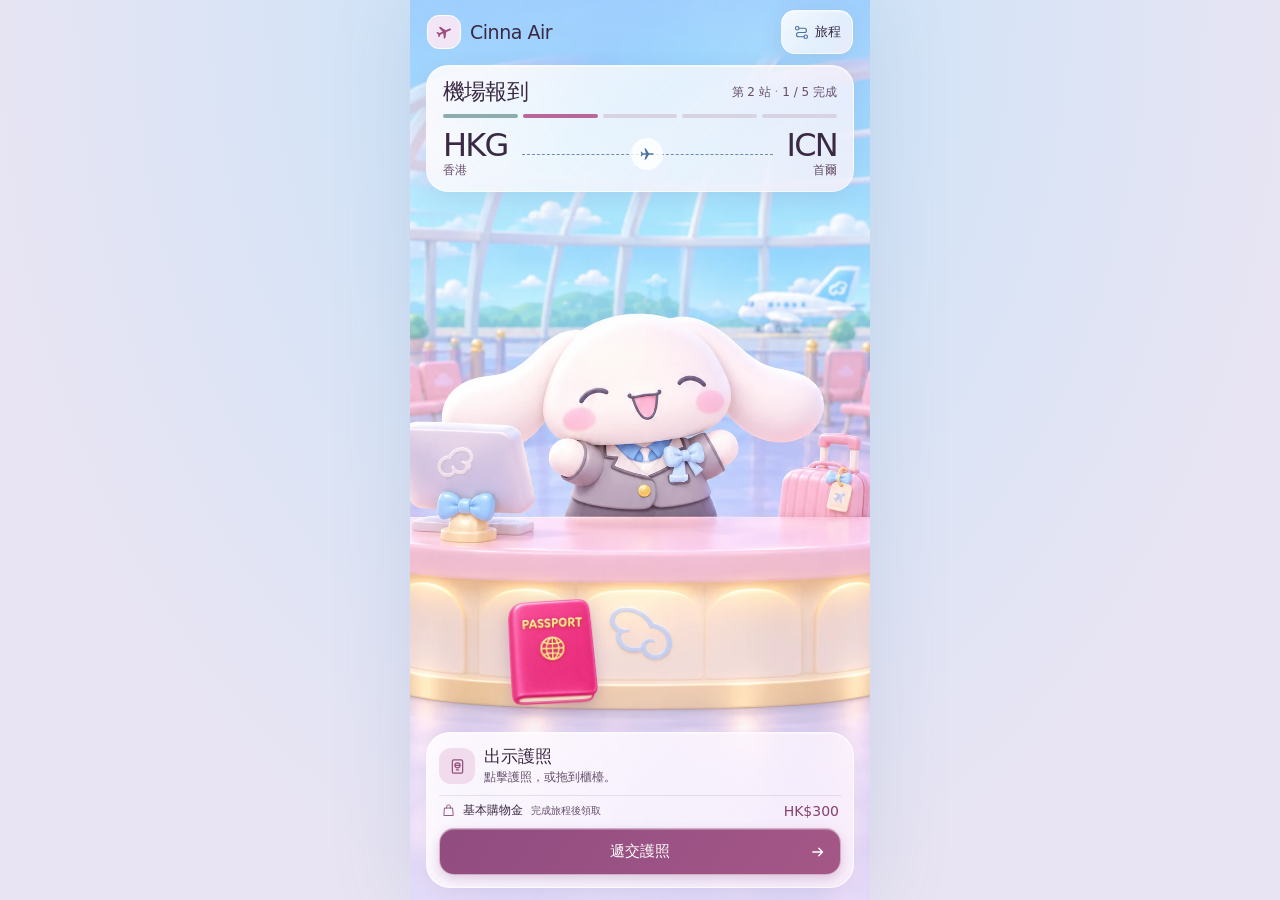
==== index.html @ 31015c62 "Publish Cinna Air Check-in demo and component library" ====
<!doctype html>
<html lang="zh-Hant-HK">
<head>
<meta charset="utf-8">
<meta name="viewport" content="width=device-width,initial-scale=1,viewport-fit=cover">
<meta name="theme-color" content="#bfdef5">
<title>Cinna Air · 機場報到</title>
<link rel="stylesheet" href="check-in.css">
<script defer src="check-in.js"></script>
</head>
<body>
<svg class="symbols" xmlns="http://www.w3.org/2000/svg" aria-hidden="true">
  <symbol id="plane" viewBox="0 0 24 24"><path fill="currentColor" d="M22 12a1.2 1.2 0 0 0-1.2-1.2h-6l-4.4-7H8.2l2.2 7H5.9L4 8.6H2.3L3.6 12l-1.3 3.4H4l2-2.2h4.4l-2.2 7h2.2l4.4-7h6A1.2 1.2 0 0 0 22 12Z"/></symbol>
  <symbol id="journey" viewBox="0 0 24 24"><g fill="none" stroke="currentColor" stroke-width="1.6" stroke-linecap="round"><circle cx="6" cy="6" r="2.5"/><circle cx="18" cy="18" r="2.5"/><path d="M8.5 6H16a3 3 0 0 1 0 6H8a3 3 0 0 0 0 6h7.5"/></g></symbol>
  <symbol id="arrow" viewBox="0 0 24 24"><path d="M5 12h13m-5-5 5 5-5 5" fill="none" stroke="currentColor" stroke-width="1.7" stroke-linecap="round" stroke-linejoin="round"/></symbol>
  <symbol id="check" viewBox="0 0 24 24"><path d="m5 12 4.2 4.2L19 6.5" fill="none" stroke="currentColor" stroke-width="1.9" stroke-linecap="round" stroke-linejoin="round"/></symbol>
  <symbol id="ticket" viewBox="0 0 24 24"><path d="M3 6h18v4a2 2 0 0 0 0 4v4H3v-4a2 2 0 0 0 0-4V6Zm11 2v1m0 2.5v1m0 2.5v1" fill="none" stroke="currentColor" stroke-width="1.55" stroke-linecap="round" stroke-linejoin="round"/></symbol>
  <symbol id="passport" viewBox="0 0 24 24"><g fill="none" stroke="currentColor" stroke-width="1.55" stroke-linecap="round"><rect x="5.5" y="3.5" width="13" height="17" rx="2"/><circle cx="12" cy="10.5" r="3.2"/><path d="M9 10.5h6m-4.4 5.8h2.8"/></g></symbol>
  <symbol id="bag" viewBox="0 0 24 24"><g fill="none" stroke="currentColor" stroke-width="1.55" stroke-linejoin="round"><path d="M5.5 8h13l1 12h-15z"/><path d="M9 9V6a3 3 0 0 1 6 0v3"/></g></symbol>
  <symbol id="close" viewBox="0 0 24 24"><path d="m7 7 10 10M17 7 7 17" fill="none" stroke="currentColor" stroke-width="1.7" stroke-linecap="round"/></symbol>
</svg>
<main class="game" data-state="before" aria-labelledby="chapter-title">
  <header class="topbar">
    <div class="brand"><span><svg aria-hidden="true"><use href="#plane"/></svg></span>Cinna Air</div>
    <button class="journey-button glass" type="button" data-open-journey aria-haspopup="dialog"><svg aria-hidden="true"><use href="#journey"/></svg>旅程</button>
  </header>

  <section class="itinerary glass" aria-label="航程與旅程進度">
    <div class="itinerary-heading">
      <h1 id="chapter-title">機場報到</h1>
      <span class="chapter-count">第 2 站 <span>·</span> <span class="progress-text" data-progress-text>1 / 5 完成</span></span>
    </div>
    <div class="progress" role="progressbar" aria-label="旅程已完成關卡" aria-valuemin="0" aria-valuemax="5" aria-valuenow="1">
      <i></i><i></i><i></i><i></i><i></i>
    </div>
    <div class="route" role="group" data-route-summary>
      <div class="airport"><strong data-route="from"></strong><span data-route="fromCity"></span></div>
      <div class="flight-line" aria-hidden="true"><span><svg><use href="#plane"/></svg></span></div>
      <div class="airport"><strong data-route="to"></strong><span data-route="toCity"></span></div>
    </div>
  </section>

  <section class="stage" data-stage aria-label="第一身機場櫃檯">
    <div class="drop" data-drop aria-hidden="true"><span>放低護照</span></div>
    <button class="passport" data-passport type="button" aria-label="遞交護照">
      <img src="assets/passport.webp" alt="" draggable="false">
    </button>
    <span class="stage-success" aria-hidden="true"><svg><use href="#check"/></svg></span>
  </section>

  <section class="dock glass" aria-label="報到操作">
    <div class="mission" role="status" aria-live="polite" aria-atomic="true">
      <span class="mission-icon" aria-hidden="true"><svg class="pending"><use href="#passport"/></svg><svg class="complete"><use href="#check"/></svg></span>
      <div><h2 data-status>出示護照</h2><p data-hint>點擊護照，或拖到櫃檯。</p></div>
    </div>
    <div class="reward">
      <svg aria-hidden="true"><use href="#bag"/></svg>
      <span>基本購物金 <small>完成旅程後領取</small></span>
      <strong data-reward></strong>
    </div>
    <button class="cta" type="button" data-action>
      <span data-action-label>遞交護照</span><svg aria-hidden="true"><use href="#arrow"/></svg>
    </button>
  </section>

  <dialog class="sheet glass" data-journey aria-labelledby="journey-title">
    <div class="sheet-heading"><h2 id="journey-title">旅程進度</h2><button class="close glass" type="button" data-close aria-label="關閉旅程"><svg aria-hidden="true"><use href="#close"/></svg></button></div>
    <ol class="journey-list">
      <li class="done"><span>01</span><strong>旅行邀請</strong><small>已完成</small></li>
      <li class="current" data-check-in-step aria-current="step"><span>02</span><strong>機場報到</strong><small data-check-in-status>進行中</small></li>
      <li><span>03</span><strong>登機與飛行</strong><small data-next-status>待解鎖</small></li>
      <li><span>04</span><strong>抵達首爾</strong></li>
      <li><span>05</span><strong>領取行李及獎勵</strong></li>
    </ol>
    <button class="reset" type="button" data-reset hidden>重新體驗報到</button>
  </dialog>

  <dialog class="sheet glass" id="boarding-dialog" data-boarding aria-labelledby="boarding-title">
    <div class="sheet-heading">
      <div><p class="issued-label"><svg aria-hidden="true"><use href="#check"/></svg>報到完成</p><h2 id="boarding-title">登機證</h2></div>
      <button class="close glass" type="button" data-close aria-label="關閉登機證"><svg aria-hidden="true"><use href="#close"/></svg></button>
    </div>
    <article class="pass" aria-label="Natalie 嘅登機證">
      <div class="pass-brand">Cinna Air <svg aria-hidden="true"><use href="#plane"/></svg></div>
      <div class="route" role="group" data-route-summary>
        <div class="airport"><strong data-route="from"></strong><span data-route="fromCity"></span></div>
        <div class="flight-line" aria-hidden="true"><span><svg><use href="#plane"/></svg></span></div>
        <div class="airport"><strong data-route="to"></strong><span data-route="toCity"></span></div>
      </div>
      <dl class="pass-details">
        <div><dt>旅客</dt><dd>Natalie</dd></div><div><dt>登機閘口</dt><dd>A07</dd></div><div><dt>座位</dt><dd>2A</dd></div><div><dt>艙等</dt><dd>公主艙</dd></div>
      </dl>
      <div class="stub" aria-hidden="true"><i></i></div>
    </article>
    <button class="cta" type="button" data-close>完成<svg aria-hidden="true"><use href="#check"/></svg></button>
  </dialog>
</main>
</body>
</html>
---- check-in.css ----
:root {
  --ink: #3a2942;
  --muted: #654e6a;
  --blue: #4c72a0;
  --glass: #fff9fcea;
  --border: #fff9;
  --focus: #644574;
  --finished: #386c65;
  --ease: cubic-bezier(.2,.75,.28,1);
  font-family: "Avenir Next", "PingFang HK", "Noto Sans TC", system-ui, sans-serif;
  font-weight: 400;
  color: var(--ink);
}
* { box-sizing: border-box; }
body { margin: 0; background: radial-gradient(ellipse at top,#c5e4fa,#e8e4f3 74%); }
[hidden] { display: none !important; }
.symbols { position: absolute; width: 0; height: 0; overflow: hidden; }
button { font: inherit; color: inherit; cursor: pointer; -webkit-tap-highlight-color: transparent; }
button:focus-visible { outline: 2px solid var(--focus); outline-offset: 4px; }
svg { display: block; width: 20px; height: 20px; flex: none; }
h1, h2, p, dl, dd { margin: 0; }
strong { font-weight: 500; }
.game {
  position: relative; isolation: isolate; overflow: hidden;
  display: flex; flex-direction: column; gap: 11px;
  width: min(100%, 460px); min-height: max(100dvh, 530px); margin-inline: auto;
  padding: max(10px, env(safe-area-inset-top)) 16px max(12px, env(safe-area-inset-bottom));
  box-shadow: 0 0 75px #55759726;
}
.stage {
  position: absolute; inset: 0; z-index: -1; isolation: isolate;
  background: linear-gradient(180deg,#e5f3ff51 0%,#edf6ff17 28%,transparent 39%,transparent 79%,#eee3f681 100%),
              url("assets/terminal.webp") center 55% / cover no-repeat, #cde5f6;
}
.glass {
  border: 1px solid var(--border);
  background-color: var(--glass);
  background-image: linear-gradient(135deg,#ffffff98,#f8f5ff0a 65%,#fbe4f44d);
  box-shadow: inset 0 1px 0 #fff8, 0 5px 22px #54486718;
}
@supports ((backdrop-filter: blur(1px)) or (-webkit-backdrop-filter: blur(1px))) {
  .glass {
    background-color: #fff9fcb1;
    -webkit-backdrop-filter: blur(19px) saturate(128%);
    backdrop-filter: blur(19px) saturate(128%);
  }
}
.topbar { display: flex; justify-content: space-between; align-items: center; gap: 10px; padding-inline: 1px; }
.brand { display: flex; align-items: center; gap: 9px; font-size: 19px; font-weight: 500; letter-spacing: -.025em; }
.brand > span { display: grid; place-items: center; width: 34px; height: 34px; border: 1px solid #fff; border-radius: 12px; background: #fbe7f4e8; color: #9b4e7c; }
.brand svg { width: 18px; height: 18px; transform: rotate(-24deg); }
.journey-button { min-height: 44px; padding: 0 11px; display: flex; align-items: center; gap: 5px; font-size: 13px; border-radius: 14px; }
.journey-button svg { width: 17px; height: 17px; color: var(--blue); }
.itinerary { padding: 13px 16px 12px; border-radius: 22px; }
.itinerary-heading { display: flex; justify-content: space-between; align-items: center; gap: 10px; }
.itinerary h1 { font-size: 22px; font-weight: 400; letter-spacing: -.035em; line-height: 1.2; }
.chapter-count { color: var(--muted); font-size: 12px; white-space: nowrap; }
.chapter-count span:not(.progress-text) { opacity: .55; }
.progress { display: grid; grid-template-columns: repeat(5,1fr); gap: 5px; margin: 9px 0 11px; }
.progress i { height: 4px; border-radius: 6px; background: #d4cbdcc9; }
.progress i:first-child { background: #8eacae; }
.progress i:nth-child(2) { background: #b9679a; }
[data-state="after"] .progress i:nth-child(2) { background: #8eacae; }
.route { display: grid; grid-template-columns: auto minmax(35px,1fr) auto; align-items: center; gap: 14px; }
.airport { display: grid; gap: 1px; }
.airport:last-child { text-align: right; }
.airport strong { font-size: 32px; font-weight: 300; line-height: 1; letter-spacing: -.055em; }
.airport span { color: var(--muted); font-size: 12px; }
.flight-line { position: relative; display: grid; place-items: center; }
.flight-line::before { content: ""; position: absolute; inset-inline: 0; top: 50%; border-top: 1px dashed #718aab; }
.flight-line > span { position: relative; width: 32px; height: 32px; display: grid; place-items: center; border-radius: 50%; background: #ffffffcf; color: var(--blue); }
.flight-line svg { width: 16px; height: 16px; }
.dock { border-radius: 24px; padding: 12px; margin-top: auto; display: grid; gap: 8px; }
.mission { display: flex; align-items: center; gap: 9px; min-height: 42px; }
.mission-icon { display: grid; place-items: center; width: 36px; height: 36px; flex: none; border-radius: 12px; background: #f1dcee; color: #92517b; }
.mission-icon svg { width: 19px; height: 19px; }
.mission h2 { font-size: 17px; font-weight: 500; line-height: 1.16; }
.mission p { color: var(--muted); font-size: 12px; line-height: 1.25; margin-top: 4px; }
.mission-icon .complete, [data-state="after"] .mission-icon .pending { display: none; }
[data-state="after"] .mission-icon { background: #ddf3ec; color: var(--finished); }
[data-state="after"] .mission-icon .complete { display: block; }
.reward { display: grid; grid-template-columns: 16px 1fr auto; gap: 6px; align-items: center; min-width: 0; padding: 6px 2px 1px; border-top: 1px solid #8c71932c; }
.reward svg { width: 15px; height: 15px; color: #945784; }
.reward span { font-size: 12px; }
.reward small { font-size: 10px; color: var(--muted); margin-inline-start: 4px; }
.reward strong { font-size: 14px; color: #87416f; font-variant-numeric: tabular-nums; }
.cta { width: 100%; min-height: 47px; padding: 8px 39px; position: relative; display: grid; place-items: center; border: 1px solid #fff8; border-radius: 15px; background: linear-gradient(120deg,#914c80,#a45787); color: white; font-size: 15px; font-weight: 500; box-shadow: inset 0 1px 0 #ffffff43, 0 4px 11px #854b833f; }
.cta svg { position: absolute; right: 13px; width: 18px; height: 18px; }
.cta:hover { filter: brightness(1.08); }
[data-state="after"] .dock .cta { background: linear-gradient(120deg,#4c699b,#4e7ba9); }
.passport {
  position: absolute; z-index: 2; left: 17%; bottom: 19%; width: 28%; height: 17%; min-width: 44px; min-height: 44px;
  padding: 0; background: transparent; border: 0; border-radius: 13px; touch-action: none;
}
.passport img { position: absolute; inset: 0; width: 100%; height: 100%; object-fit: contain; pointer-events: none; user-select: none; filter: drop-shadow(0 6px 8px #80598b59); }
.passport[data-dragging] { z-index: 4; transform: translate3d(var(--x),var(--y),0); cursor: grabbing; }
.passport[data-dragging] img { transform: perspective(480px) translateZ(28px) rotateX(var(--pitch)) rotateY(var(--yaw)) rotateZ(-5deg) scale(1.13); filter: drop-shadow(8px 14px 11px #65436a7c); }
.drop { position: absolute; z-index: 1; inset: 54% 24% 35%; border: 2px dashed #9b668e; border-radius: 16px; background: #fff2faca; opacity: 0; visibility: hidden; pointer-events: none; }
.drop span { position: absolute; top: 50%; right: -4px; transform: translate(100%,-50%); border-radius: 9px; padding: 4px 6px; color: #583d5a; background: #fff7fc; font-size: 10px; white-space: nowrap; }
.stage[data-dragging] .drop { opacity: 1; visibility: visible; }
.drop[data-over] { border-style: solid; border-color: #5c9783; background: #eefff5bb; }
.stage-success { display: none; position: absolute; z-index: 3; left: 50%; top: 63%; transform: translate(-50%,-50%); place-items: center; width: 44px; height: 44px; color: var(--finished); border: 1px solid #fff; border-radius: 50%; background: #e9faf3ea; box-shadow: 0 4px 18px #517d673e; }
[data-state="after"] .stage-success { display: grid; animation: settle 260ms var(--ease) both; }
@keyframes settle { from { opacity: 0; transform: translate(-50%,-43%) scale(.76); } }
.sheet { position: fixed; inset: auto 0 0; width: min(100%,460px); max-width: none; max-height: 88dvh; overflow: auto; margin: 0 auto; padding: 18px 16px max(15px, env(safe-area-inset-bottom)); border-radius: 26px 26px 0 0; color: var(--ink); background-color: #fff7fcee; }
.sheet[open] { animation: appear 230ms var(--ease) both; }
.sheet::backdrop { background: #35304e55; backdrop-filter: blur(3px); }
@keyframes appear { from { opacity: 0; transform: translateY(16px); } }
.sheet-heading { display: flex; justify-content: space-between; align-items: flex-start; gap: 10px; margin-bottom: 11px; }
.sheet h2 { font-size: 27px; line-height: 1.14; font-weight: 400; letter-spacing: -.04em; }
.close { width: 44px; height: 44px; display: grid; place-items: center; border-radius: 13px; }
.journey-list { display: grid; gap: 6px; margin: 0; padding: 0; list-style: none; }
.journey-list li { display: grid; grid-template-columns: 31px 1fr auto; align-items: center; gap: 8px; padding: 6px 8px; background: #fffc; border-radius: 12px; font-size: 14px; }
.journey-list li > span { display: grid; place-items: center; width: 30px; height: 28px; border-radius: 9px; background: #ece6f4; font-variant-numeric: tabular-nums; }
.journey-list li small { color: var(--muted); }
.journey-list .current { background: #f3ddea; }
.journey-list .done > span { color: var(--finished); background: #e0f1eb; }
.reset { width: 100%; min-height: 44px; margin-top: 7px; padding: 5px; border: 0; color: #75416a; background: none; }
.issued-label { display: flex; align-items: center; gap: 4px; margin-bottom: 3px; font-size: 12px; color: var(--finished); }
.issued-label svg { width: 15px; height: 15px; }
.pass { border: 1px solid #e5dceb; border-radius: 17px; overflow: hidden; background: #fff; box-shadow: 0 5px 13px #49305514; }
.pass-brand { display: flex; justify-content: space-between; align-items: center; padding: 9px 13px; background: #f0e5f4; color: #664165; font-size: 15px; }
.pass-brand svg { width: 16px; height: 16px; transform: rotate(-23deg); }
.pass .route { padding: 12px 14px 9px; }
.pass-details { display: grid; grid-template-columns: 1.15fr 1fr .65fr 1fr; gap: 4px; padding: 3px 14px 10px; }
.pass-details dt { color: var(--muted); font-size: 10px; }
.pass-details dd { font-size: 13px; margin-top: 2px; }
.stub { display: grid; place-items: center; padding: 9px; border-top: 1px dashed #cfbdd6; }
.stub i { width: 117px; height: 16px; background: repeating-linear-gradient(90deg,#63516d 0 1px,transparent 1px 3px,#63516d 3px 5px,transparent 5px 7px,#63516d 7px 8px,transparent 8px 12px); }
.sheet .cta { margin-top: 12px; }
@media (max-height: 690px) {
  .game { gap: 7px; padding-top: max(6px, env(safe-area-inset-top)); padding-bottom: max(8px, env(safe-area-inset-bottom)); }
  .itinerary { padding-block: 8px 7px; }
  .progress { margin-block: 6px 7px; }
  .dock { gap: 5px; padding: 8px; }
  .mission { min-height: 35px; }
  .mission-icon { width: 32px; height: 32px; }
  .reward { padding-top: 4px; }
  .passport { bottom: 23%; height: 16%; }
}
@media (max-width: 340px) {
  .game { padding-inline: 11px; }
  .reward small { font-size: 9px; }
}
@media (prefers-reduced-motion: reduce) {
  .game *, .game *::before, .game *::after { animation: none !important; }
  .passport[data-dragging] img { transform: scale(1.03); }
}
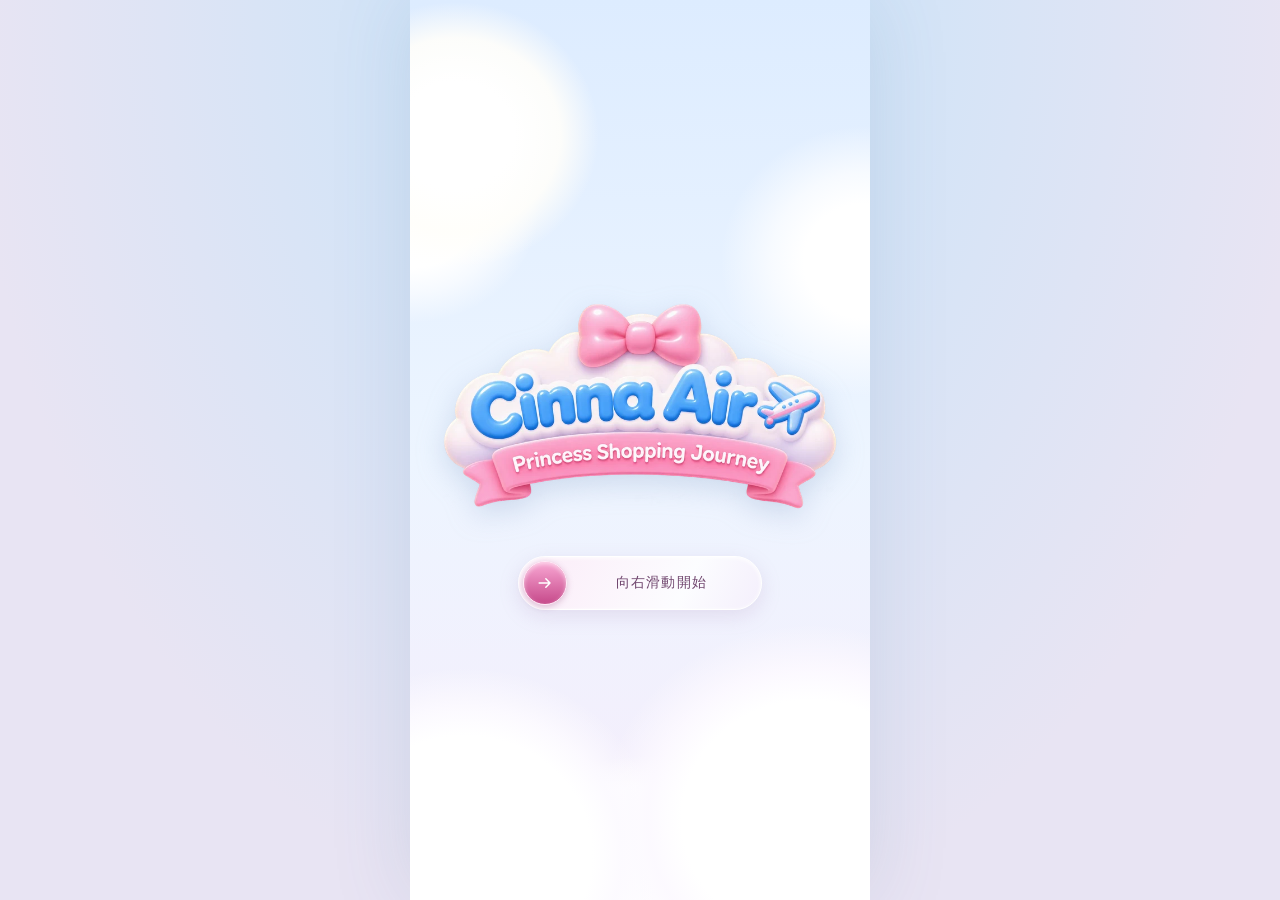
==== commit 168790b8: "Updated Cinnamoroll game" ====
--- a/index.html
+++ b/index.html
@@ -4,75 +4,200 @@
 <meta charset="utf-8">
 <meta name="viewport" content="width=device-width,initial-scale=1,viewport-fit=cover">
 <meta name="theme-color" content="#bfdef5">
-<title>Cinna Air · 機場報到</title>
+<title>Cinna Air — 整合版 V6</title>
 <link rel="stylesheet" href="check-in.css">
 <script defer src="check-in.js"></script>
 </head>
 <body>
 <svg class="symbols" xmlns="http://www.w3.org/2000/svg" aria-hidden="true">
   <symbol id="plane" viewBox="0 0 24 24"><path fill="currentColor" d="M22 12a1.2 1.2 0 0 0-1.2-1.2h-6l-4.4-7H8.2l2.2 7H5.9L4 8.6H2.3L3.6 12l-1.3 3.4H4l2-2.2h4.4l-2.2 7h2.2l4.4-7h6A1.2 1.2 0 0 0 22 12Z"/></symbol>
-  <symbol id="journey" viewBox="0 0 24 24"><g fill="none" stroke="currentColor" stroke-width="1.6" stroke-linecap="round"><circle cx="6" cy="6" r="2.5"/><circle cx="18" cy="18" r="2.5"/><path d="M8.5 6H16a3 3 0 0 1 0 6H8a3 3 0 0 0 0 6h7.5"/></g></symbol>
   <symbol id="arrow" viewBox="0 0 24 24"><path d="M5 12h13m-5-5 5 5-5 5" fill="none" stroke="currentColor" stroke-width="1.7" stroke-linecap="round" stroke-linejoin="round"/></symbol>
   <symbol id="check" viewBox="0 0 24 24"><path d="m5 12 4.2 4.2L19 6.5" fill="none" stroke="currentColor" stroke-width="1.9" stroke-linecap="round" stroke-linejoin="round"/></symbol>
   <symbol id="ticket" viewBox="0 0 24 24"><path d="M3 6h18v4a2 2 0 0 0 0 4v4H3v-4a2 2 0 0 0 0-4V6Zm11 2v1m0 2.5v1m0 2.5v1" fill="none" stroke="currentColor" stroke-width="1.55" stroke-linecap="round" stroke-linejoin="round"/></symbol>
   <symbol id="passport" viewBox="0 0 24 24"><g fill="none" stroke="currentColor" stroke-width="1.55" stroke-linecap="round"><rect x="5.5" y="3.5" width="13" height="17" rx="2"/><circle cx="12" cy="10.5" r="3.2"/><path d="M9 10.5h6m-4.4 5.8h2.8"/></g></symbol>
   <symbol id="bag" viewBox="0 0 24 24"><g fill="none" stroke="currentColor" stroke-width="1.55" stroke-linejoin="round"><path d="M5.5 8h13l1 12h-15z"/><path d="M9 9V6a3 3 0 0 1 6 0v3"/></g></symbol>
+  <symbol id="spark" viewBox="0 0 24 24"><path d="M12 2c1.4 6 3.5 8.4 10 10-6.5 1.6-8.6 4-10 10C10.6 16 8.5 13.6 2 12 8.5 10.4 10.6 8 12 2Z" fill="none" stroke="currentColor" stroke-width="1.5" stroke-linejoin="round"/></symbol>
   <symbol id="close" viewBox="0 0 24 24"><path d="m7 7 10 10M17 7 7 17" fill="none" stroke="currentColor" stroke-width="1.7" stroke-linecap="round"/></symbol>
 </svg>
-<main class="game" data-state="before" aria-labelledby="chapter-title">
+<main class="game" data-state="launch" data-scene="invitation" aria-labelledby="chapter-title">
   <header class="topbar">
-    <div class="brand"><span><svg aria-hidden="true"><use href="#plane"/></svg></span>Cinna Air</div>
-    <button class="journey-button glass" type="button" data-open-journey aria-haspopup="dialog"><svg aria-hidden="true"><use href="#journey"/></svg>旅程</button>
+    <div class="brand"><img src="assets/components/previews/hanging-logo-sign.webp" alt="Cinna Air" width="110" height="55"></div>
   </header>
 
-  <section class="itinerary glass" aria-label="航程與旅程進度">
-    <div class="itinerary-heading">
-      <h1 id="chapter-title">機場報到</h1>
-      <span class="chapter-count">第 2 站 <span>·</span> <span class="progress-text" data-progress-text>1 / 5 完成</span></span>
-    </div>
-    <div class="progress" role="progressbar" aria-label="旅程已完成關卡" aria-valuemin="0" aria-valuemax="5" aria-valuenow="1">
-      <i></i><i></i><i></i><i></i><i></i>
-    </div>
-    <div class="route" role="group" data-route-summary>
-      <div class="airport"><strong data-route="from"></strong><span data-route="fromCity"></span></div>
-      <div class="flight-line" aria-hidden="true"><span><svg><use href="#plane"/></svg></span></div>
-      <div class="airport"><strong data-route="to"></strong><span data-route="toCity"></span></div>
-    </div>
+  <h1 id="chapter-title" class="visually-hidden" tabindex="-1">Cinna Air · 公主購物之旅</h1>
+  <section class="stage" data-stage aria-label="第一身旅程場景">
+    <div class="scenery" aria-hidden="true"></div>
+    <div class="swipe-cue" data-swipe-cue aria-hidden="true">
+      <svg class="swipe-trail" viewBox="0 0 34 86" fill="none"><path d="m8 16 9-9 9 9m-18 13 9-9 9 9M17 42v29" stroke="currentColor" stroke-width="2.4" stroke-linecap="round" stroke-linejoin="round"/></svg>
+      <span class="swipe-dot"></span>
+    </div>
+    <section class="invitation-stage" data-invitation aria-label="Cinna Air 邀請函">
+      <img class="invitation-brand" src="assets/airport-express/previews/ride-title.webp" alt="Cinna Air · Princess Shopping Journey">
+      <p class="invitation-teaser" data-teaser hidden>一場專屬嘅公主購物之旅<br>即將啟程 ♡</p>
+      <div class="invitation-package" data-invitation-package hidden>
+        <article class="invitation-letter" data-letter hidden>
+          <span>Special Invitation</span>
+          <h2 tabindex="-1">公主購物之旅</h2>
+          <p class="invitation-route">HKG → ICN <strong data-flight-number>NAT818</strong></p>
+          <ol>
+            <li>揀 <strong data-flight-number>NAT818</strong>，交護照同簽名。完成報到即有 HK$600 購物金。</li>
+            <li>登機後，30 秒內點按星星同蝴蝶結，賺技巧獎金。</li>
+            <li>到首爾後揀一個行李箱，揭曉幸運獎金。</li>
+          </ol>
+        </article>
+        <div class="envelope" aria-hidden="true"><i class="envelope-flap"></i></div>
+      </div>
+      <div class="launch-slider" data-launch>
+        <span class="launch-label" aria-hidden="true">向右滑動開始</span>
+        <button class="launch-thumb" type="button" data-launch-thumb aria-label="開始旅程">
+          <svg viewBox="0 0 24 24" aria-hidden="true"><path d="M5 12h13m-5-5 5 5-5 5" fill="none" stroke="currentColor" stroke-width="1.8" stroke-linecap="round" stroke-linejoin="round"/></svg>
+        </button>
+      </div>
+      <button class="journey-button" type="button" data-open-letter hidden>打開邀請函 ♡</button>
+      <button class="journey-button" type="button" data-accept-invitation hidden>收下邀請</button>
+    </section>
+
+    <button class="journey-button travel-action" type="button" data-travel hidden></button>
+    <section class="departures glass" data-departures aria-labelledby="departures-title" hidden>
+      <h2 id="departures-title"><svg aria-hidden="true"><use href="#plane"/></svg> Cinna Air Departures</h2>
+      <p id="departure-help">左右滑動翻頁，再點選邀請函上嘅航班。</p>
+      <div class="departure-list" data-flight-slide aria-describedby="departure-help">
+        <div class="departure-head" aria-hidden="true"><span>Flight</span><span>To</span><span>Counter</span></div>
+        <div class="departure-rows" data-flight-rows>
+          <button class="departure-row" type="button" data-flight-row aria-pressed="false"><span></span><span></span><span></span></button>
+          <button class="departure-row" type="button" data-flight-row aria-pressed="false"><span></span><span></span><span></span></button>
+          <button class="departure-row" type="button" data-flight-row aria-pressed="false"><span></span><span></span><span></span></button>
+          <button class="departure-row" type="button" data-flight-row aria-pressed="false"><span></span><span></span><span></span></button>
+          <button class="departure-row" type="button" data-flight-row aria-pressed="false"><span></span><span></span><span></span></button>
+        </div>
+      </div>
+      <div class="departure-pages" aria-label="航班頁數">
+        <button type="button" data-previous-flight aria-label="上一頁航班">←</button>
+        <span aria-live="polite" data-flight-page></span>
+        <button type="button" data-next-flight aria-label="下一頁航班">→</button>
+      </div>
+      <button class="journey-button departure-confirm" type="button" data-pick-flight disabled>確認航班</button>
+      <p class="departure-feedback" role="status" data-flight-feedback></p>
+    </section>
+
+    <div class="checkin-layout">
+      <img class="checkin-balloons" src="assets/components/png/balloons.png" alt="">
+      <div class="counter-staff" data-counter-staff hidden>
+        <picture>
+          <source media="(prefers-reduced-motion: no-preference)" data-clerk-blink>
+          <img src="assets/components/png/ground-staff-cinnamoroll.png" alt="玉桂狗地勤迎賓" draggable="false">
+        </picture>
+      </div>
+      <img class="checkin-counter" src="assets/components/png/checkin-counter.png" alt="">
+      <section class="flight-board" aria-label="航班資料">
+        <img class="flight-board-art" src="assets/components/png/flight-info-board.png" alt="">
+        <dl class="route-chip">
+          <div><dt>航班</dt><dd data-flight-number>NAT818</dd></div>
+          <div><dt>目的地</dt><dd>首爾 ICN</dd></div>
+          <div><dt>起飛（香港）</dt><dd><time data-flight-departure></time></dd></div>
+          <div><dt>狀態</dt><dd data-flight-status>報到中</dd></div>
+        </dl>
+        <button class="route-trigger" type="button" data-open-flight aria-label="查閱登機證" aria-haspopup="dialog" hidden></button>
+      </section>
+      <img class="checkin-logo" src="assets/components/png/hanging-logo-sign.png" alt="Cinna Air">
+      <div class="checkin-sky" aria-hidden="true"></div>
+      <aside class="clerk-greeting glass" data-greeting hidden>
+        <p><strong>歡迎登機 ♡</strong><br>請出示你嘅護照～</p>
+        <button class="journey-button" type="button" data-ready-passport>出示護照</button>
+      </aside>
+      <div class="drop" data-drop aria-hidden="true"><span>放低護照</span></div>
+      <div class="passport" data-passport role="button" tabindex="0" aria-label="拖曳護照到櫃檯，或按 Enter 交護照" hidden>
+        <img src="assets/passport.png" alt="" draggable="false">
+      </div>
+      <div class="checkin-queue" aria-hidden="true">
+        <img class="checkin-rope-shadow" src="assets/components/svg/checkin-rope-shadow.svg" alt="" width="97" height="49">
+        <img class="checkin-rope" src="assets/components/png/checkin-rope-barrier.png" alt="">
+      </div>
+    </div>
+    <div class="ticket-machine" data-machine hidden>
+      <div class="machine-slot" aria-hidden="true"></div>
+      <div class="printed-ticket" data-printed-ticket role="button" tabindex="0" aria-label="下拉登機證，或按 Enter 領取">
+        <span class="ticket-brand">Cinna Air</span>
+        <span>HKG <span aria-hidden="true">→</span> ICN</span>
+        <small><span data-passenger-name>Natalie</span> · <span data-flight-number>NAT818</span> · A07 · 2A</small>
+      </div>
+    </div>
+    <div class="completion-banner glass" data-completion hidden>
+      <span class="completion-icon" aria-hidden="true"><svg><use href="#check"/></svg></span>
+      <div><strong>報到完成</strong><span>+HK$600 基本購物金</span>
+        <button class="journey-button" type="button" data-board-plane>進入飛機</button>
+      </div>
+    </div>
+    <button class="window-spot" data-window type="button" aria-label="點按飛機窗開始挑戰" hidden><svg aria-hidden="true"><use href="#spark"/></svg></button>
+    <div class="cabin-hud glass" data-cabin-hud hidden>
+      <span><small>剩餘時間</small><strong data-time>30秒</strong></span>
+      <span><small>已收集</small><strong data-catches>0</strong></span>
+    </div>
+    <div class="cabin-targets" data-cabin-targets hidden>
+      <button class="sky-target" type="button" data-target aria-label="收集蝴蝶結或星星" hidden><img alt=""></button>
+    </div>
+    <div class="baggage-picker" role="group" aria-label="選擇一個行李箱" data-baggage hidden>
+      <button class="bag-choice" type="button" data-bag="1" aria-label="選擇粉紅行李箱"><img src="assets/journey/suitcase.webp" alt=""><span>粉紅</span></button>
+      <button class="bag-choice" type="button" data-bag="2" aria-label="選擇粉藍行李箱"><img src="assets/journey/suitcase.webp" alt=""><span>粉藍</span></button>
+      <button class="bag-choice" type="button" data-bag="3" aria-label="選擇香芋紫行李箱"><img src="assets/journey/suitcase.webp" alt=""><span>香芋紫</span></button>
+    </div>
+    <aside class="shopping-pass glass" data-result aria-labelledby="shopping-title" hidden>
+      <p>Princess Shopping Pass</p>
+      <h2 id="shopping-title">Natalie 嘅購物金</h2>
+      <strong class="shopping-total" data-total></strong>
+      <dl><div><dt>報到基本購物金</dt><dd data-base></dd></div><div><dt>機艙技巧獎金</dt><dd data-flight-bonus></dd></div><div><dt>行李幸運獎金</dt><dd data-lucky-bonus></dd></div></dl>
+    </aside>
   </section>
 
-  <section class="stage" data-stage aria-label="第一身機場櫃檯">
-    <div class="drop" data-drop aria-hidden="true"><span>放低護照</span></div>
-    <button class="passport" data-passport type="button" aria-label="遞交護照">
-      <img src="assets/passport.webp" alt="" draggable="false">
-    </button>
-    <span class="stage-success" aria-hidden="true"><svg><use href="#check"/></svg></span>
-  </section>
-
-  <section class="dock glass" aria-label="報到操作">
-    <div class="mission" role="status" aria-live="polite" aria-atomic="true">
-      <span class="mission-icon" aria-hidden="true"><svg class="pending"><use href="#passport"/></svg><svg class="complete"><use href="#check"/></svg></span>
-      <div><h2 data-status>出示護照</h2><p data-hint>點擊護照，或拖到櫃檯。</p></div>
-    </div>
-    <div class="reward">
-      <svg aria-hidden="true"><use href="#bag"/></svg>
-      <span>基本購物金 <small>完成旅程後領取</small></span>
-      <strong data-reward></strong>
-    </div>
-    <button class="cta" type="button" data-action>
-      <span data-action-label>遞交護照</span><svg aria-hidden="true"><use href="#arrow"/></svg>
-    </button>
-  </section>
-
-  <dialog class="sheet glass" data-journey aria-labelledby="journey-title">
-    <div class="sheet-heading"><h2 id="journey-title">旅程進度</h2><button class="close glass" type="button" data-close aria-label="關閉旅程"><svg aria-hidden="true"><use href="#close"/></svg></button></div>
-    <ol class="journey-list">
-      <li class="done"><span>01</span><strong>旅行邀請</strong><small>已完成</small></li>
-      <li class="current" data-check-in-step aria-current="step"><span>02</span><strong>機場報到</strong><small data-check-in-status>進行中</small></li>
-      <li><span>03</span><strong>登機與飛行</strong><small data-next-status>待解鎖</small></li>
-      <li><span>04</span><strong>抵達首爾</strong></li>
-      <li><span>05</span><strong>領取行李及獎勵</strong></li>
-    </ol>
-    <button class="reset" type="button" data-reset hidden>重新體驗報到</button>
+  <button class="invitation-pocket glass" type="button" data-invitation-pocket aria-label="打開邀請口袋" aria-haspopup="dialog" disabled hidden>
+    <svg viewBox="0 0 32 32" fill="none" aria-hidden="true">
+      <g class="pocket-letter" stroke="currentColor" stroke-width="1.5">
+        <rect x="9.5" y="4.5" width="13" height="15" rx="2" fill="#fff8fc"/>
+        <path d="m10.5 6 5.5 4.5L21.5 6"/>
+      </g>
+      <path d="M5 12.5h22v7.8c0 2.2-1 3.7-3 4.9L16 29l-8-3.8c-2-1.2-3-2.7-3-4.9z" fill="#f7d5e9" stroke="currentColor" stroke-width="1.5" stroke-linejoin="round"/>
+      <path d="M8.5 15.6h15" stroke="currentColor" stroke-width="1.2" stroke-linecap="round" stroke-dasharray="2 2"/>
+    </svg>
+  </button>
+  <dialog class="invitation-pocket-dialog" data-invitation-dialog aria-label="已收下嘅邀請卡">
+    <button class="close glass" type="button" data-close-invitation aria-label="關閉邀請卡"><svg aria-hidden="true"><use href="#close"/></svg></button>
+  </dialog>
+
+  <dialog class="sheet flight-sheet signature-sheet glass" data-signature aria-labelledby="signature-title">
+    <p lang="en">Cinna Air · Arrival Card</p>
+    <h2 id="signature-title">旅客入境資料卡</h2>
+    <dl class="arrival-flight">
+      <div><dt>航班 Flight</dt><dd data-flight-number>NAT818</dd></div>
+      <div><dt>目的地 Destination</dt><dd>首爾 ICN</dd></div>
+    </dl>
+    <form class="arrival-details" data-arrival-details>
+      <label class="signature-label">護照姓名 <small lang="en">Full name as shown on passport</small>
+        <input type="text" name="passenger" data-passenger-input maxlength="60" required autocomplete="off">
+      </label>
+      <label class="signature-label">入境目的 <small lang="en">Purpose of visit</small>
+        <span class="arrival-select">
+          <select name="purpose" required>
+            <option value="">請選擇</option>
+            <option value="holiday">旅遊 Holiday</option>
+            <option value="shopping-for-husband">買野俾老公 Weeee</option>
+            <option value="business">商務 Business</option>
+            <option value="transit">過境 Transit</option>
+            <option value="other">其他 Other</option>
+          </select>
+        </span>
+      </label>
+      <button class="journey-button" type="submit">下一步：簽名</button>
+    </form>
+    <section class="arrival-signature" data-signature-fields hidden>
+      <h3>旅客簽名 <small lang="en">Traveller signature</small></h3>
+      <p>確認所填資料後，請在下方簽名。</p>
+      <canvas width="720" height="240" data-signature-pad aria-label="用手指或滑鼠在此簽名"></canvas>
+      <div class="signature-actions">
+        <button type="button" class="signature-clear" data-edit-details>返回資料</button>
+        <button type="button" class="signature-clear" data-clear-signature>清除</button>
+        <button type="button" class="journey-button" data-confirm-signature disabled>確認簽名</button>
+      </div>
+    </section>
   </dialog>
 
   <dialog class="sheet glass" id="boarding-dialog" data-boarding aria-labelledby="boarding-title">
@@ -80,7 +205,7 @@
       <div><p class="issued-label"><svg aria-hidden="true"><use href="#check"/></svg>報到完成</p><h2 id="boarding-title">登機證</h2></div>
       <button class="close glass" type="button" data-close aria-label="關閉登機證"><svg aria-hidden="true"><use href="#close"/></svg></button>
     </div>
-    <article class="pass" aria-label="Natalie 嘅登機證">
+    <article class="pass" aria-label="旅客登機證">
       <div class="pass-brand">Cinna Air <svg aria-hidden="true"><use href="#plane"/></svg></div>
       <div class="route" role="group" data-route-summary>
         <div class="airport"><strong data-route="from"></strong><span data-route="fromCity"></span></div>
@@ -88,11 +213,10 @@
         <div class="airport"><strong data-route="to"></strong><span data-route="toCity"></span></div>
       </div>
       <dl class="pass-details">
-        <div><dt>旅客</dt><dd>Natalie</dd></div><div><dt>登機閘口</dt><dd>A07</dd></div><div><dt>座位</dt><dd>2A</dd></div><div><dt>艙等</dt><dd>公主艙</dd></div>
+        <div><dt>旅客</dt><dd data-passenger-name>Natalie</dd></div><div><dt>航班</dt><dd data-flight-number>NAT818</dd></div><div><dt>登機閘口</dt><dd>A07</dd></div><div><dt>座位</dt><dd>2A</dd></div><div><dt>艙等</dt><dd>公主艙</dd></div>
       </dl>
       <div class="stub" aria-hidden="true"><i></i></div>
     </article>
-    <button class="cta" type="button" data-close>完成<svg aria-hidden="true"><use href="#check"/></svg></button>
   </dialog>
 </main>
 </body>
--- a/check-in.css
+++ b/check-in.css
@@ -1,3 +1,22 @@
+@font-face {
+  font-family: "Zen Maru Gothic";
+  src: url("assets/fonts/ZenMaruGothic-Regular.ttf") format("truetype");
+  font-weight: 400;
+  font-display: swap;
+}
+@font-face {
+  font-family: "Zen Maru Gothic";
+  src: url("assets/fonts/ZenMaruGothic-Medium.ttf") format("truetype");
+  font-weight: 500;
+  font-display: swap;
+}
+@font-face {
+  font-family: "Zen Maru Gothic";
+  src: url("assets/fonts/ZenMaruGothic-Bold.ttf") format("truetype");
+  font-weight: 700;
+  font-display: swap;
+}
+
 :root {
   --ink: #3a2942;
   --muted: #654e6a;
@@ -20,6 +39,10 @@
 svg { display: block; width: 20px; height: 20px; flex: none; }
 h1, h2, p, dl, dd { margin: 0; }
 strong { font-weight: 500; }
+.game :is(h1, h2, h3) {
+  font-family: "Zen Maru Gothic", "PingFang HK", "Noto Sans TC", system-ui, sans-serif;
+}
+
 .game {
   position: relative; isolation: isolate; overflow: hidden;
   display: flex; flex-direction: column; gap: 11px;
@@ -27,11 +50,22 @@
   padding: max(10px, env(safe-area-inset-top)) 16px max(12px, env(safe-area-inset-bottom));
   box-shadow: 0 0 75px #55759726;
 }
-.stage {
-  position: absolute; inset: 0; z-index: -1; isolation: isolate;
-  background: linear-gradient(180deg,#e5f3ff51 0%,#edf6ff17 28%,transparent 39%,transparent 79%,#eee3f681 100%),
-              url("assets/terminal.webp") center 55% / cover no-repeat, #cde5f6;
-}
+.stage { position: absolute; inset: 0; z-index: -1; isolation: isolate; overflow: hidden; container-type: size; }
+.scenery {
+  position: absolute; inset: 0; z-index: -1;
+  background: linear-gradient(180deg,#e5f3ff50,transparent 30%,transparent 75%,#eee3f68d),
+              var(--scene-image, url("assets/journey/entrance.webp")) center / cover no-repeat, #cde5f6;
+}
+[data-scene="counter"] .scenery {
+  background: url("assets/components/png/checkin-bg.png") center / cover no-repeat, #fff;
+  filter: blur(2px);
+}
+[data-scene="entrance"] { --scene-image: url("assets/journey/entrance.webp"); }
+[data-scene="cabin"] { --scene-image: url("assets/journey/cabin.webp"); }
+[data-scene="baggage"] { --scene-image: url("assets/journey/baggage.webp"); }
+:is([data-state="approach"],[data-state="entry"],[data-state="cabinDone"],[data-state="result"]) .stage { touch-action: none; }
+[data-moving] .scenery { animation: advance 540ms var(--ease) both; }
+@keyframes advance { to { scale: 1.19; filter: blur(5px); opacity: .63; } }
 .glass {
   border: 1px solid var(--border);
   background-color: var(--glass);
@@ -45,22 +79,94 @@
     backdrop-filter: blur(19px) saturate(128%);
   }
 }
-.topbar { display: flex; justify-content: space-between; align-items: center; gap: 10px; padding-inline: 1px; }
-.brand { display: flex; align-items: center; gap: 9px; font-size: 19px; font-weight: 500; letter-spacing: -.025em; }
-.brand > span { display: grid; place-items: center; width: 34px; height: 34px; border: 1px solid #fff; border-radius: 12px; background: #fbe7f4e8; color: #9b4e7c; }
-.brand svg { width: 18px; height: 18px; transform: rotate(-24deg); }
-.journey-button { min-height: 44px; padding: 0 11px; display: flex; align-items: center; gap: 5px; font-size: 13px; border-radius: 14px; }
-.journey-button svg { width: 17px; height: 17px; color: var(--blue); }
-.itinerary { padding: 13px 16px 12px; border-radius: 22px; }
-.itinerary-heading { display: flex; justify-content: space-between; align-items: center; gap: 10px; }
-.itinerary h1 { font-size: 22px; font-weight: 400; letter-spacing: -.035em; line-height: 1.2; }
-.chapter-count { color: var(--muted); font-size: 12px; white-space: nowrap; }
-.chapter-count span:not(.progress-text) { opacity: .55; }
-.progress { display: grid; grid-template-columns: repeat(5,1fr); gap: 5px; margin: 9px 0 11px; }
-.progress i { height: 4px; border-radius: 6px; background: #d4cbdcc9; }
-.progress i:first-child { background: #8eacae; }
-.progress i:nth-child(2) { background: #b9679a; }
-[data-state="after"] .progress i:nth-child(2) { background: #8eacae; }
+.topbar { display: grid; justify-items: center; }
+.brand { height: clamp(69px,15vh,108px); }
+.brand img { display: block; width: clamp(142px,49vw,202px); height: 100%; object-fit: contain; }
+.visually-hidden { position: absolute; height: 1px; width: 1px; margin: -1px; padding: 0; overflow: hidden; clip-path: inset(50%); white-space: nowrap; }
+[data-scene="counter"] .topbar { display: none; }
+.checkin-layout { display: none; }
+[data-scene="counter"] .checkin-layout {
+  display: grid; position: absolute; top: 50%; inset-inline: 0; translate: 0 -50%;
+  height: min(100%, calc(100cqw * 956 / 440));
+  grid-template-columns: 1fr min(100%, calc(100cqh * 440 / 956)) 1fr;
+  overflow: hidden;
+}
+/* Scale each layer from its bounds on the 440 × 956 Figma frame. */
+.checkin-layout > * { --unit: min(calc(100cqw / 440), calc(100cqh / 956)); position: absolute; }
+.checkin-layout > :not(:is(.checkin-counter,.checkin-sky,.checkin-queue,.checkin-balloons)) { grid-column: 2 / 3; }
+.checkin-layout > img,
+.checkin-sky,
+.checkin-queue,
+.counter-staff { pointer-events: none; }
+.checkin-layout img { display: block; object-fit: cover; }
+.checkin-balloons {
+  right: 4%; top: calc(250 * var(--unit));
+  width: calc(206 * var(--unit)); height: auto;
+  animation: checkin-balloon-float 5s ease-in-out infinite alternate;
+}
+@keyframes checkin-balloon-float {
+  to { transform: translateY(calc(-16 * var(--unit))); }
+}
+.counter-staff {
+  left: calc(9 * var(--unit)); top: calc(204 * var(--unit));
+  width: calc(422 * var(--unit)); aspect-ratio: 1;
+}
+.counter-staff picture { display: block; height: 100%; }
+.counter-staff img { width: 100%; height: 100%; }
+.checkin-layout > .checkin-counter {
+  --counter-height: calc(100cqw * 539 / 941);
+  /* Keep the countertop at the character's waist as the artwork scales with stage width. */
+  left: 0; top: calc(540 * var(--unit) - var(--counter-height) / 3);
+  width: 100%; height: auto;
+  filter: drop-shadow(0 calc(3 * var(--unit)) calc(5 * var(--unit)) #b1aac9);
+}
+.flight-board {
+  left: calc(92 * var(--unit)); top: calc(213 * var(--unit));
+  width: calc(256 * var(--unit)); height: calc(122 * var(--unit));
+}
+.flight-board-art { width: 100%; height: 100%; pointer-events: none; }
+.checkin-logo { top: 0; left: 0; width: 100%; height: calc(252 * var(--unit)); }
+.checkin-sky {
+  top: 0; left: 0; width: 100%; height: calc(82 * var(--unit));
+  background: linear-gradient(180deg,#82bafc 18.902%,#82bafc00);
+}
+.checkin-queue {
+  z-index: 1; left: max(4px,2%); bottom: calc(161 * var(--unit));
+  width: min(58%,calc(276 * var(--unit))); aspect-ratio: 352 / 199;
+}
+.checkin-rope-shadow { position: absolute; left: 72%; top: 76%; width: 27.5%; height: auto; }
+.checkin-rope { position: relative; width: 100%; height: auto; }
+.route-chip {
+  position: absolute; inset: 30% 10% 12%; display: grid;
+  grid-template-columns: repeat(2,minmax(0,1fr)); place-content: center;
+  gap: calc(3 * var(--unit)) 5px; text-align: center; color: #fff; line-height: 1.05;
+}
+.route-chip dt { color: #e6edff; font-size: clamp(8px,calc(11 * var(--unit)),11px); }
+.route-chip dd {
+  margin-top: 1px; font-size: clamp(10px,calc(16 * var(--unit)),16px);
+  font-weight: 650; white-space: nowrap; font-variant-numeric: tabular-nums;
+}
+.route-trigger { position: absolute; inset: 16% 3% 3%; padding: 0; background: transparent; border: 0; border-radius: 17px; }
+.route-trigger:not([hidden]) { cursor: zoom-in; box-shadow: 0 0 17px #edb6ef; }
+.swipe-cue {
+  position: absolute; z-index: 1; top: 73%; left: 50%; translate: -50% -50%; width: 48px; height: 103px;
+  border: 1px solid #fff9; border-radius: 28px; display: grid; place-items: center; pointer-events: none;
+  background: #ffffff62; color: #674674; box-shadow: 0 3px 18px #76569129;
+}
+.swipe-trail { width: 32px; height: 82px; }
+.swipe-dot {
+  position: absolute; top: 68%; left: 50%; translate: -50% -50%; width: 17px; height: 17px;
+  background: #fff8ff; border: 2px solid #ba77a9; border-radius: 50%;
+  box-shadow: 0 0 8px #d49ac4; animation: swipe-preview 1.65s ease-in-out infinite;
+}
+@keyframes swipe-preview {
+  0% { transform: translateY(10px); opacity: 0; }
+  18% { opacity: 1; }
+  70% { transform: translateY(-49px); opacity: 1; }
+  90%,100% { transform: translateY(-49px); opacity: 0; }
+}
+[data-moving] .swipe-cue { opacity: 0; }
+[data-state="result"] .swipe-cue { top: 80%; scale: .75; }
 .route { display: grid; grid-template-columns: auto minmax(35px,1fr) auto; align-items: center; gap: 14px; }
 .airport { display: grid; gap: 1px; }
 .airport:last-child { text-align: right; }
@@ -70,38 +176,18 @@
 .flight-line::before { content: ""; position: absolute; inset-inline: 0; top: 50%; border-top: 1px dashed #718aab; }
 .flight-line > span { position: relative; width: 32px; height: 32px; display: grid; place-items: center; border-radius: 50%; background: #ffffffcf; color: var(--blue); }
 .flight-line svg { width: 16px; height: 16px; }
-.dock { border-radius: 24px; padding: 12px; margin-top: auto; display: grid; gap: 8px; }
-.mission { display: flex; align-items: center; gap: 9px; min-height: 42px; }
-.mission-icon { display: grid; place-items: center; width: 36px; height: 36px; flex: none; border-radius: 12px; background: #f1dcee; color: #92517b; }
-.mission-icon svg { width: 19px; height: 19px; }
-.mission h2 { font-size: 17px; font-weight: 500; line-height: 1.16; }
-.mission p { color: var(--muted); font-size: 12px; line-height: 1.25; margin-top: 4px; }
-.mission-icon .complete, [data-state="after"] .mission-icon .pending { display: none; }
-[data-state="after"] .mission-icon { background: #ddf3ec; color: var(--finished); }
-[data-state="after"] .mission-icon .complete { display: block; }
-.reward { display: grid; grid-template-columns: 16px 1fr auto; gap: 6px; align-items: center; min-width: 0; padding: 6px 2px 1px; border-top: 1px solid #8c71932c; }
-.reward svg { width: 15px; height: 15px; color: #945784; }
-.reward span { font-size: 12px; }
-.reward small { font-size: 10px; color: var(--muted); margin-inline-start: 4px; }
-.reward strong { font-size: 14px; color: #87416f; font-variant-numeric: tabular-nums; }
-.cta { width: 100%; min-height: 47px; padding: 8px 39px; position: relative; display: grid; place-items: center; border: 1px solid #fff8; border-radius: 15px; background: linear-gradient(120deg,#914c80,#a45787); color: white; font-size: 15px; font-weight: 500; box-shadow: inset 0 1px 0 #ffffff43, 0 4px 11px #854b833f; }
-.cta svg { position: absolute; right: 13px; width: 18px; height: 18px; }
-.cta:hover { filter: brightness(1.08); }
-[data-state="after"] .dock .cta { background: linear-gradient(120deg,#4c699b,#4e7ba9); }
 .passport {
-  position: absolute; z-index: 2; left: 17%; bottom: 19%; width: 28%; height: 17%; min-width: 44px; min-height: 44px;
-  padding: 0; background: transparent; border: 0; border-radius: 13px; touch-action: none;
-}
-.passport img { position: absolute; inset: 0; width: 100%; height: 100%; object-fit: contain; pointer-events: none; user-select: none; filter: drop-shadow(0 6px 8px #80598b59); }
+  z-index: 2; left: calc(43 * var(--unit)); top: calc(662 * var(--unit));
+  width: calc(354 * var(--unit)); height: calc(434 * var(--unit));
+  touch-action: none; cursor: grab;
+}
+.passport img { width: 100%; height: 100%; pointer-events: none; user-select: none; transition: transform 150ms var(--ease); }
 .passport[data-dragging] { z-index: 4; transform: translate3d(var(--x),var(--y),0); cursor: grabbing; }
-.passport[data-dragging] img { transform: perspective(480px) translateZ(28px) rotateX(var(--pitch)) rotateY(var(--yaw)) rotateZ(-5deg) scale(1.13); filter: drop-shadow(8px 14px 11px #65436a7c); }
-.drop { position: absolute; z-index: 1; inset: 54% 24% 35%; border: 2px dashed #9b668e; border-radius: 16px; background: #fff2faca; opacity: 0; visibility: hidden; pointer-events: none; }
+.passport[data-dragging] img { transform: perspective(480px) translateZ(-26px) rotateX(var(--pitch)) rotateY(var(--yaw)) rotateZ(-5deg) scale(.63); filter: drop-shadow(8px 14px 11px #65436a7c); }
+.drop { z-index: 2; inset: 55% 24% 34%; border: 2px dashed #9b668e; border-radius: 16px; background: #fff2faca; opacity: 0; visibility: hidden; pointer-events: none; }
 .drop span { position: absolute; top: 50%; right: -4px; transform: translate(100%,-50%); border-radius: 9px; padding: 4px 6px; color: #583d5a; background: #fff7fc; font-size: 10px; white-space: nowrap; }
 .stage[data-dragging] .drop { opacity: 1; visibility: visible; }
 .drop[data-over] { border-style: solid; border-color: #5c9783; background: #eefff5bb; }
-.stage-success { display: none; position: absolute; z-index: 3; left: 50%; top: 63%; transform: translate(-50%,-50%); place-items: center; width: 44px; height: 44px; color: var(--finished); border: 1px solid #fff; border-radius: 50%; background: #e9faf3ea; box-shadow: 0 4px 18px #517d673e; }
-[data-state="after"] .stage-success { display: grid; animation: settle 260ms var(--ease) both; }
-@keyframes settle { from { opacity: 0; transform: translate(-50%,-43%) scale(.76); } }
 .sheet { position: fixed; inset: auto 0 0; width: min(100%,460px); max-width: none; max-height: 88dvh; overflow: auto; margin: 0 auto; padding: 18px 16px max(15px, env(safe-area-inset-bottom)); border-radius: 26px 26px 0 0; color: var(--ink); background-color: #fff7fcee; }
 .sheet[open] { animation: appear 230ms var(--ease) both; }
 .sheet::backdrop { background: #35304e55; backdrop-filter: blur(3px); }
@@ -109,34 +195,20 @@
 .sheet-heading { display: flex; justify-content: space-between; align-items: flex-start; gap: 10px; margin-bottom: 11px; }
 .sheet h2 { font-size: 27px; line-height: 1.14; font-weight: 400; letter-spacing: -.04em; }
 .close { width: 44px; height: 44px; display: grid; place-items: center; border-radius: 13px; }
-.journey-list { display: grid; gap: 6px; margin: 0; padding: 0; list-style: none; }
-.journey-list li { display: grid; grid-template-columns: 31px 1fr auto; align-items: center; gap: 8px; padding: 6px 8px; background: #fffc; border-radius: 12px; font-size: 14px; }
-.journey-list li > span { display: grid; place-items: center; width: 30px; height: 28px; border-radius: 9px; background: #ece6f4; font-variant-numeric: tabular-nums; }
-.journey-list li small { color: var(--muted); }
-.journey-list .current { background: #f3ddea; }
-.journey-list .done > span { color: var(--finished); background: #e0f1eb; }
-.reset { width: 100%; min-height: 44px; margin-top: 7px; padding: 5px; border: 0; color: #75416a; background: none; }
 .issued-label { display: flex; align-items: center; gap: 4px; margin-bottom: 3px; font-size: 12px; color: var(--finished); }
 .issued-label svg { width: 15px; height: 15px; }
 .pass { border: 1px solid #e5dceb; border-radius: 17px; overflow: hidden; background: #fff; box-shadow: 0 5px 13px #49305514; }
 .pass-brand { display: flex; justify-content: space-between; align-items: center; padding: 9px 13px; background: #f0e5f4; color: #664165; font-size: 15px; }
 .pass-brand svg { width: 16px; height: 16px; transform: rotate(-23deg); }
 .pass .route { padding: 12px 14px 9px; }
-.pass-details { display: grid; grid-template-columns: 1.15fr 1fr .65fr 1fr; gap: 4px; padding: 3px 14px 10px; }
+.pass-details { display: grid; grid-template-columns: 1.3fr 1.05fr .9fr .55fr .75fr; gap: 5px; padding: 3px 14px 10px; }
 .pass-details dt { color: var(--muted); font-size: 10px; }
-.pass-details dd { font-size: 13px; margin-top: 2px; }
+.pass-details dd { font-size: 13px; margin-top: 2px; overflow-wrap: anywhere; }
 .stub { display: grid; place-items: center; padding: 9px; border-top: 1px dashed #cfbdd6; }
 .stub i { width: 117px; height: 16px; background: repeating-linear-gradient(90deg,#63516d 0 1px,transparent 1px 3px,#63516d 3px 5px,transparent 5px 7px,#63516d 7px 8px,transparent 8px 12px); }
-.sheet .cta { margin-top: 12px; }
 @media (max-height: 690px) {
   .game { gap: 7px; padding-top: max(6px, env(safe-area-inset-top)); padding-bottom: max(8px, env(safe-area-inset-bottom)); }
-  .itinerary { padding-block: 8px 7px; }
-  .progress { margin-block: 6px 7px; }
-  .dock { gap: 5px; padding: 8px; }
-  .mission { min-height: 35px; }
-  .mission-icon { width: 32px; height: 32px; }
   .reward { padding-top: 4px; }
-  .passport { bottom: 23%; height: 16%; }
 }
 @media (max-width: 340px) {
   .game { padding-inline: 11px; }
@@ -144,5 +216,329 @@
 }
 @media (prefers-reduced-motion: reduce) {
   .game *, .game *::before, .game *::after { animation: none !important; }
-  .passport[data-dragging] img { transform: scale(1.03); }
-}
+  .passport[data-dragging] img { transform: scale(.63); transition: none; }
+}
+
+.flight-sheet { inset: 0; height: fit-content; width: min(100% - 32px, 418px); margin: auto; border-radius: 24px; }
+.flight-sheet[open] { animation: flight-zoom 260ms var(--ease) both; }
+@keyframes flight-zoom { from { scale: .86; opacity: .3; } to { scale: 1; opacity: 1; } }
+.ticket-machine { position: absolute; top: 60%; left: 50%; translate: -50% 0; width: min(52%, 225px); height: 156px; }
+.machine-slot { pointer-events: none; position: relative; z-index: 1; height: 25px; border: 4px solid #ffe8f2; border-radius: 11px; background: #705879; box-shadow: 0 3px 9px #67436844; }
+.printed-ticket {
+  --slide: 0px; position: absolute; top: 12px; inset-inline: 8%; min-height: 98px;
+  display: grid; place-content: center; gap: 3px; text-align: center; padding: 10px 7px;
+  border: 1px solid white; border-radius: 0 0 11px 11px;
+  background: linear-gradient(160deg,#fff,#eef0ff); color: #4c4265; box-shadow: 0 6px 19px #664b7850;
+  font-size: 19px; touch-action: none; user-select: none; cursor: grab; translate: 0 var(--slide);
+  animation: print-slip 430ms var(--ease) both;
+}
+.printed-ticket small, .ticket-brand { font-size: 11px; }
+.ticket-brand { color: #87416f; letter-spacing: .055em; }
+@keyframes print-slip { from { transform: translateY(-48%) scaleY(.1); opacity: .3; } }
+.completion-banner {
+  position: absolute; top: 72%; max-width: 88%; left: 50%; translate: -50% -50%; width: max-content;
+  display: flex; align-items: center; gap: 7px; padding: 7px 13px 7px 4px; border-radius: 18px;
+  animation: appear 280ms var(--ease) both;
+}
+.completion-icon { display: grid; place-items: center; border-radius: 50%; width: 37px; height: 37px; background: #e8fff2; color: var(--finished); margin-inline: 4px; }
+.completion-banner div { display: grid; gap: 2px; }
+.completion-banner span { font-size: 14px; color: var(--finished); }
+.window-spot {
+  position: absolute; inset: 28% 19% 37%; display: grid; place-items: center;
+  border: 0; background: transparent; padding: 0; color: #4e73a2; border-radius: 30%;
+}
+.window-spot svg { width: 46px; height: 46px; padding: 11px; border-radius: 50%; background: #ffffffda; box-shadow: 0 0 24px #f2eafe; }
+.window-spot:hover svg { background: #fff; }
+.cabin-targets { position: absolute; inset: 29% 21% 37%; }
+.sky-target {
+  position: absolute; left: var(--target-x,50%); top: var(--target-y,50%);
+  translate: -50% -50%; display: grid; place-items: center;
+  padding: 5px; width: 58px; height: 58px;
+  background: #ffffff61; border: 1px solid #fff9; border-radius: 50%;
+  box-shadow: 0 0 15px #ffeffc;
+}
+.sky-target img { width: 100%; height: 100%; object-fit: contain; pointer-events: none; }
+.cabin-hud {
+  position: absolute; z-index: 2; top: clamp(80px,18%,126px); left: 50%; translate: -50% 0;
+  display: flex; gap: 16px; padding: 7px 13px; border-radius: 18px; white-space: nowrap;
+  pointer-events: none;
+}
+.cabin-hud span { display: flex; align-items: center; gap: 6px; }
+.cabin-hud small { color: var(--muted); }
+.cabin-hud strong { color: var(--blue); font-variant-numeric: tabular-nums; min-width: 25px; }
+.baggage-picker {
+  position: absolute; inset: 34% 5% 22%; display: grid; grid-template-columns: repeat(3,1fr); align-items: center; gap: 5px;
+}
+.bag-choice {
+  min-width: 44px; padding: 4px 0; display: grid; gap: 8px; justify-items: center;
+  background: transparent; border: 1px solid transparent; border-radius: 14px;
+}
+.bag-choice img { width: 100%; height: clamp(96px,18vh,166px); object-fit: contain; pointer-events: none; filter: drop-shadow(0 8px 8px #4b30544d); }
+.bag-choice[data-bag="2"] img { filter: hue-rotate(230deg) drop-shadow(0 8px 8px #3d4f8545); }
+.bag-choice[data-bag="3"] img { filter: hue-rotate(285deg) drop-shadow(0 8px 8px #4b30544d); }
+.bag-choice span { padding: 4px 9px; border-radius: 12px; background: #fff7fcde; font-size: 12px; }
+.bag-choice:hover { background: #fff7fc66; border-color: #fff; }
+.shopping-pass {
+  position: absolute; top: 51%; left: 50%; translate: -50% -45%; width: min(83%,355px);
+  padding: clamp(12px,2.6vh,19px) clamp(13px,4vw,21px); border-radius: 22px; text-align: center;
+  animation: appear 300ms var(--ease) both;
+}
+.shopping-pass > p { color: #87416f; font-size: 12px; letter-spacing: .06em; }
+.shopping-pass h2 { font-size: 19px; font-weight: 400; margin-top: 2px; }
+.shopping-total { display: block; color: #87416f; font-size: clamp(35px,9vw,44px); font-weight: 400; letter-spacing: -.04em; line-height: 1.15; margin-block: 5px 8px; }
+.shopping-pass dl { border-top: 1px solid #cbb8d5; border-bottom: 1px solid #cbb8d5; padding-block: 4px; }
+.shopping-pass dl div { display: flex; justify-content: space-between; gap: 6px; padding: 4px 0; font-size: 12px; }
+@media (max-height: 650px) {
+  .shopping-pass { translate: -50% -45%; }
+  .completion-banner { top: 71%; }
+  .ticket-machine { top: 59%; }
+}
+
+[data-scene="airport"] { --scene-image: url("assets/airport-express/previews/airport-exterior.webp"); }
+[data-scene="departures"] {
+  --scene-image: url("assets/components/png/checkin-bg.png");
+}
+[data-scene="departures"] .scenery { filter: blur(2px); }
+:is([data-scene="invitation"],[data-scene="departures"]) .topbar { display: none; }
+
+.journey-button {
+  min-height: 44px; padding: 8px 20px; border: 1px solid #ffecf7; border-radius: 24px;
+  background: linear-gradient(#ffb7dc, #ea68a8 52%, #bf3e83); color: #fff;
+  box-shadow: inset 0 2px 4px #fff9, 0 5px 13px #84406f47; font-weight: 650;
+  text-shadow: 0 1px 1px #7c265e80;
+}
+.journey-button:hover { filter: brightness(1.06); }
+.journey-button:disabled { opacity: .52; cursor: default; }
+[data-scene="invitation"] .scenery {
+  background:
+    radial-gradient(ellipse 42% 20% at 10% 15%,#fff 30%,#fffefaeb 54%,transparent 74%),
+    radial-gradient(ellipse 37% 17% at 0% 23%,#fff 40%,#f8fbffe0 56%,transparent 76%),
+    radial-gradient(ellipse 42% 20% at 99% 29%,#fff 32%,#f8fbfff2 49%,transparent 75%),
+    radial-gradient(ellipse 54% 26% at 12% 95%,#fff 51%,#fcfaffed 63%,transparent 80%),
+    radial-gradient(ellipse 57% 27% at 87% 91%,#fff 49%,#fcf9ffef 62%,transparent 80%),
+    radial-gradient(ellipse 54% 18% at 53% 100%,#fff 70%,transparent 89%),
+    linear-gradient(#ddecff 0%,#edf5ff 51%,#f6ecfb 100%);
+}
+.invitation-stage {
+  position: absolute; inset: 1.5% 5% max(26px,6%,env(safe-area-inset-bottom));
+  display: grid; grid-template-rows: auto minmax(0,1fr) auto; justify-items: center;
+  text-align: center;
+}
+.invitation-brand { width: min(82%,280px); height: clamp(75px,22dvh,155px); object-fit: contain; }
+[data-state="launch"] .invitation-stage {
+  inset: max(12px,env(safe-area-inset-top)) 4% max(12px,env(safe-area-inset-bottom));
+  display: flex; flex-direction: column; align-items: center; justify-content: center;
+  gap: clamp(14px,4dvh,34px);
+}
+[data-state="launch"] .invitation-brand {
+  width: min(100%,420px); height: auto; max-height: 40dvh;
+  filter: drop-shadow(0 9px 14px #819dc44d);
+}
+@media (prefers-reduced-motion: no-preference) {
+  [data-state="launch"] .invitation-brand { animation: invitation-brand-float 4s ease-in-out infinite; }
+}
+@keyframes invitation-brand-float {
+  0%, 100% { transform: translateY(0); }
+  50% { transform: translateY(-8px); }
+}
+.launch-slider {
+  --thumb-size: 44px;
+  --launch-offset: 0px;
+  position: relative; isolation: isolate; display: grid; place-items: center;
+  width: min(100%, 244px); height: 54px; padding-inline: 54px 11px;
+  border: 1px solid #fff; border-radius: 30px;
+  background: linear-gradient(115deg,#fbebf8,#ffffffcf 68%,#f4effc);
+  box-shadow: inset 0 1px 4px #fff, 0 6px 20px #a278ac2e;
+  color: #70466e; user-select: none; touch-action: none;
+}
+.launch-slider::before {
+  content: ""; position: absolute; z-index: -1; inset: 4px auto 4px 4px;
+  width: calc(var(--thumb-size) + var(--launch-offset)); border-radius: 26px;
+  background: linear-gradient(90deg,#ffd4ec,#efb8dd); pointer-events: none;
+  transition: width 220ms var(--ease);
+}
+.launch-label { font-size: 14px; font-weight: 500; letter-spacing: .09em; pointer-events: none; }
+.launch-thumb {
+  position: absolute; top: 4px; left: 4px; width: var(--thumb-size); height: var(--thumb-size);
+  display: grid; place-items: center; padding: 0; border: 1px solid #ffecf7; border-radius: 50%;
+  background: linear-gradient(#f9a8d4,#c6498a); color: #fff;
+  box-shadow: inset 0 2px 4px #fff8, 0 2px 6px #86366c44;
+  cursor: grab; transform: translateX(var(--launch-offset)); transition: transform 220ms var(--ease);
+}
+.launch-slider[data-dragging] .launch-thumb { cursor: grabbing; transition: none; }
+.launch-slider[data-dragging]::before { transition: none; }
+@media (prefers-reduced-motion: reduce) {
+  .launch-slider::before, .launch-thumb { transition: none; }
+}
+.invitation-teaser {
+  grid-area: 2 / 1; align-self: start; margin-top: clamp(2px,2.5dvh,22px);
+  color: #594a78; font-size: clamp(16px,5vw,22px); letter-spacing: .04em;
+}
+.invitation-package {
+  grid-area: 2 / 1; align-self: end; width: min(100%,310px); margin-bottom: clamp(10px,3dvh,26px);
+  display: grid; justify-items: center; position: relative;
+}
+.envelope {
+  position: relative; z-index: 1; width: min(80%,236px); aspect-ratio: 1.56;
+  border: 1px solid #c8bfdc; border-radius: 10px;
+  background: #f4edf9;
+  box-shadow: 0 12px 30px #8a79ad43, inset 0 0 0 1px #fff8;
+}
+.envelope::before {
+  content: ""; position: absolute; inset: 0; border-radius: inherit;
+  background:
+    linear-gradient(31deg,transparent 49%,#cbbfda 50%,white 51%) left / 50% 100% no-repeat,
+    linear-gradient(-31deg,transparent 49%,#cbbfda 50%,white 51%) right / 50% 100% no-repeat;
+  rotate: 180deg;
+}
+.envelope-flap { position: absolute; inset: 0; filter: drop-shadow(0 1px 0 #b7a9cb); transform-origin: center 0; }
+.envelope-flap::before {
+  content: ""; position: absolute; inset: 0; border-radius: 9px;
+  background: linear-gradient(#fff,#fbf6ff); clip-path: polygon(0 0,100% 0,53% 64%,50% 67%,47% 64%);
+}
+[data-state="mystery"] .envelope { margin-bottom: clamp(18px,8dvh,65px); rotate: 4deg; }
+@media (prefers-reduced-motion: no-preference) {
+  [data-state="mystery"] .invitation-package {
+    animation: envelope-arrival 1.7s cubic-bezier(.25,.65,.26,1) both;
+  }
+  [data-state="mystery"] [data-open-letter] {
+    animation: invitation-action 320ms ease-out 1.7s both;
+  }
+}
+@keyframes envelope-arrival {
+  from { transform: translateY(-115dvh) rotate(-16deg); opacity: 0; }
+  22% { opacity: 1; }
+  70% { transform: translateY(-24px) rotate(5deg); }
+  88% { transform: translateY(-5px) rotate(-1deg); }
+  to { transform: translateY(0) rotate(0); }
+}
+@keyframes invitation-action {
+  from { visibility: hidden; opacity: 0; transform: translateY(6px); }
+  to { visibility: visible; opacity: 1; transform: translateY(0); }
+}
+[data-state="invitation"] .invitation-brand { height: clamp(75px,18dvh,142px); }
+[data-state="invitation"] .envelope {
+  width: clamp(84px,31%,112px); margin-top: -12px;
+}
+[data-state="invitation"] .envelope-flap { transform: scaleY(-.56); }
+.invitation-letter {
+  width: min(100%,310px); padding: clamp(9px,2dvh,16px) 15px 25px;
+  display: grid; gap: 5px; text-align: center; color: #563354;
+  background: #fffafd; border: 1px solid #f2cde0; border-radius: 18px;
+  box-shadow: 0 10px 30px #8c73ae38;
+}
+@media (prefers-reduced-motion: no-preference) {
+  .invitation-package > .invitation-letter { animation: invitation-pop 490ms var(--ease) both; }
+}
+@keyframes invitation-pop {
+  from { opacity: .15; transform: translateY(42px) scale(.87); }
+  74% { opacity: 1; transform: translateY(-6px) scale(1.015); }
+  to { transform: none; }
+}
+.invitation-letter > span { color: #885975; font-size: 11px; letter-spacing: .1em; }
+.invitation-letter h2 { font-size: clamp(17px,5vw,23px); }
+.invitation-route { display: flex; justify-content: center; gap: 12px; color: #2e5686; font-size: 13px; }
+.invitation-letter ol { display: grid; gap: 3px; padding-inline-start: 19px; margin: 4px 0; text-align: start; font-size: 13px; line-height: 1.42; }
+.invitation-letter li::marker { color: #995781; font-weight: 650; }
+.invitation-pocket {
+  position: absolute; z-index: 4; top: max(10px,env(safe-area-inset-top)); right: max(12px,env(safe-area-inset-right));
+  width: 46px; height: 46px; display: grid; place-items: center; padding: 0;
+  border-radius: 16px; color: #795578;
+}
+.invitation-pocket svg { width: 30px; height: 30px; }
+.invitation-pocket:disabled .pocket-letter { visibility: hidden; }
+[data-stowing] [data-accept-invitation] { visibility: hidden; }
+.invitation-pocket-dialog { width: min(calc(100% - 24px),340px); max-width: none; padding: 0; border: 0; border-radius: 18px; color: #563354; background: #fffafd; }
+.invitation-pocket-dialog::backdrop { background: #35304e55; }
+.invitation-pocket-dialog .invitation-letter { width: 100%; padding: 16px 18px; }
+.invitation-pocket-dialog .close { position: absolute; top: 6px; right: 6px; }
+.travel-action { position: absolute; left: 50%; bottom: max(32px,8%,env(safe-area-inset-bottom)); translate: -50% 0; white-space: nowrap; }
+:is([data-state="approach"],[data-state="entry"]) .swipe-cue { top: 63%; }
+
+.departures {
+  position: absolute; top: 46%; left: 50%; translate: -50% -50%; width: min(92%,385px);
+  padding: 14px; border-radius: 23px; color: #243b6c;
+}
+.departures h2 { display: flex; align-items: center; justify-content: center; gap: 7px; font-size: clamp(17px,5vw,22px); }
+.departures > p { margin: 7px 0; text-align: center; font-size: 13px; }
+.departure-list {
+  padding: 5px; touch-action: none; user-select: none;
+  overflow: hidden; border-radius: 12px; background: linear-gradient(150deg,#354b84,#606693); color: #fff;
+}
+.departure-head, .departure-row { display: grid; grid-template-columns: 1fr .75fr .85fr; align-items: center; text-align: center; }
+.departure-head { padding: 5px; font-size: 12px; color: #e6edff; }
+.departure-row {
+  width: 100%; min-height: clamp(34px,5.8dvh,43px); padding: 2px 0;
+  border: 1px solid transparent; border-radius: 12px; background: transparent;
+  font-variant-numeric: tabular-nums;
+}
+.departure-row:focus-visible { outline: 2px solid #fff; outline-offset: -3px; }
+.departure-row[aria-pressed="true"] {
+  background: linear-gradient(130deg,#b84d96,#a23274); border-color: #ffb5df;
+  box-shadow: inset 0 0 8px #ffb1d58a, 0 0 6px #ffb4dc;
+}
+.departure-pages {
+  display: grid; grid-template-columns: 44px 1fr 44px; align-items: center;
+  text-align: center; margin-top: 8px; font-size: 13px;
+}
+.departure-pages button, .signature-clear {
+  background: #fcf4ff; border: 1px solid #d8bfdf; border-radius: 18px; color: #614474;
+}
+.departure-pages button { min-height: 36px; }
+.departure-pages button:disabled { opacity: .4; cursor: default; }
+.departure-confirm { display: block; width: 100%; margin-top: 7px; }
+.departures .departure-feedback { min-height: 19px; margin-bottom: 0; color: #813057; }
+[data-state="greeting"] .counter-staff { animation: clerk-peek 530ms var(--ease) both; }
+@keyframes clerk-peek { from { transform: translateY(55%); } }
+[data-state="complete"] .counter-staff {
+  animation: clerk-celebrate 950ms ease-in-out infinite;
+}
+@keyframes clerk-celebrate {
+  0%, 100% { transform: translateY(0); }
+  12% { transform: translateY(calc(3 * var(--unit))); animation-timing-function: ease-out; }
+  38% { transform: translateY(calc(-14 * var(--unit))); animation-timing-function: ease-in; }
+  65% { transform: translateY(0); animation-timing-function: ease-out; }
+  78% { transform: translateY(calc(-5 * var(--unit))); animation-timing-function: ease-in; }
+  93% { transform: translateY(0); }
+}
+.clerk-greeting {
+  z-index: 2; top: 70%; left: 50%; translate: -50% 0; width: min(90%,260px);
+  padding: 10px; text-align: center; border-radius: 22px; animation: appear 420ms var(--ease) both;
+}
+.clerk-greeting p { margin-bottom: 8px; }
+.signature-sheet { background: #fff3f2; }
+.signature-sheet > p { color: #7d4a73; font-size: 12px; }
+.signature-sheet canvas {
+  display: block; width: 100%; height: auto; margin-block: 12px;
+  border: 2px dashed #bb8db5; border-radius: 16px; background: #fffcf8;
+  cursor: crosshair; touch-action: none;
+}
+.arrival-flight {
+  display: grid; grid-template-columns: 1fr 1fr; gap: 12px; margin: 12px 0;
+  padding: 9px 10px; border-block: 1px solid #debbcd; background: #ffffff9c;
+}
+.arrival-flight dt, .signature-sheet small { color: #714e69; font-size: 11px; font-weight: 400; }
+.arrival-flight dd { margin-top: 2px; font-weight: 600; }
+.arrival-details { display: grid; gap: 12px; }
+.signature-label { display: grid; gap: 3px; font-size: 14px; font-weight: 600; }
+.signature-label :is(input,select) {
+  width: 100%; min-height: 44px; padding: 7px 10px;
+  border: 1px solid #c8a3bd; border-radius: 8px; background: #fffdfb; color: var(--ink);
+  font: inherit; font-size: 16px; font-weight: 400;
+}
+.arrival-select { position: relative; display: block; }
+.arrival-select select { appearance: none; padding-inline-end: 38px; cursor: pointer; }
+.arrival-select select:invalid { color: #714e69; }
+.arrival-select select:focus-visible { outline: 2px solid var(--focus); outline-offset: 2px; }
+.arrival-select::after {
+  content: ""; position: absolute; inset-inline-end: 16px; top: 50%;
+  width: 8px; height: 8px; border: solid #714e69; border-width: 0 2px 2px 0;
+  transform: translateY(-70%) rotate(45deg); pointer-events: none;
+}
+.arrival-signature h3 { margin: 0 0 5px; font-size: 17px; }
+.arrival-signature p { font-size: 13px; }
+.signature-actions { display: grid; grid-template-columns: auto auto 1fr; gap: 6px; margin-top: 12px; }
+.signature-actions button { padding-inline: 10px; font-size: 14px; }
+.passport:focus-visible, .printed-ticket:focus-visible { outline: 2px solid var(--focus); outline-offset: 4px; }
+.completion-banner { top: 72%; }
+.completion-banner .journey-button { margin-top: 4px; }
